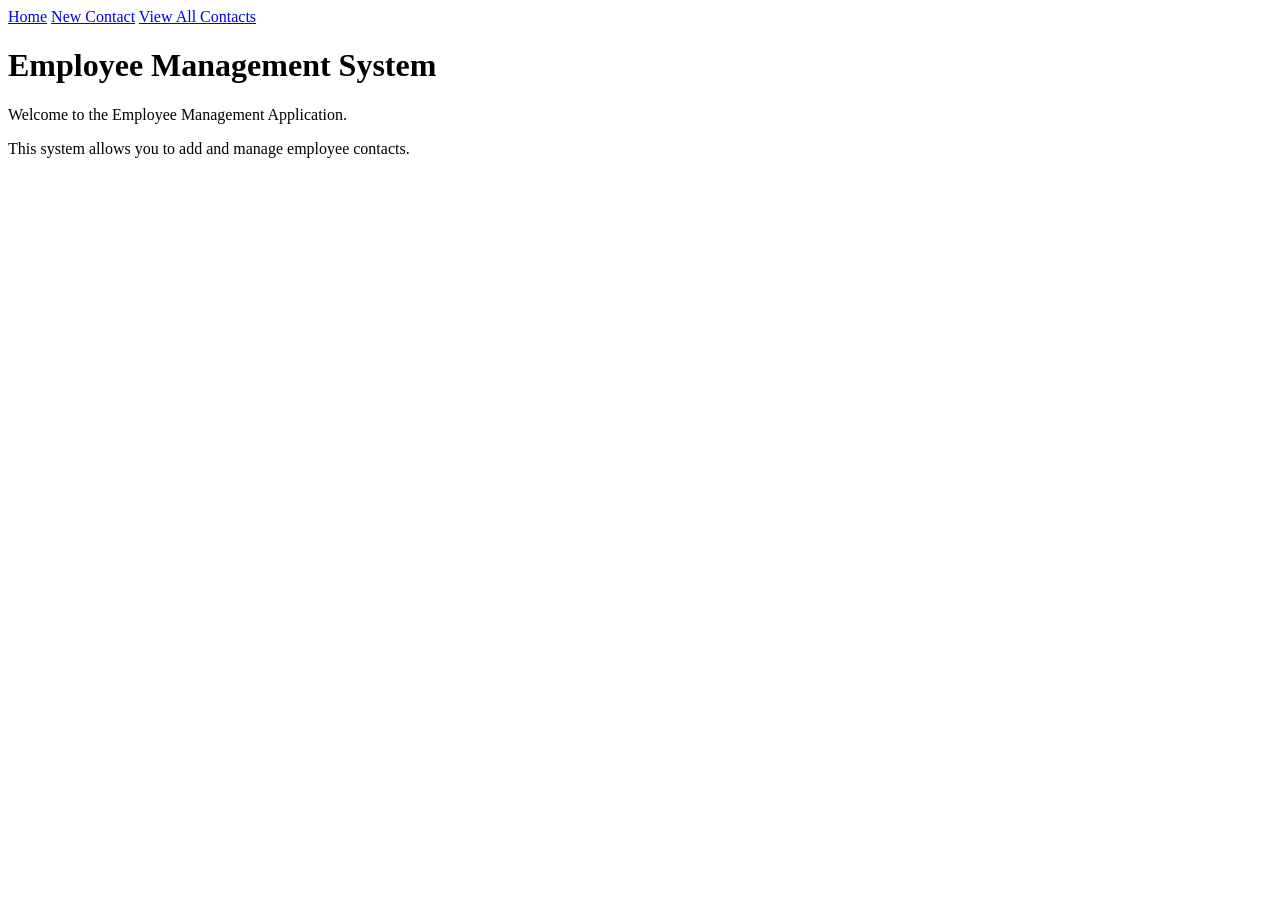
==== index.html @ 3f2d820b "added new contact page" ====
<!DOCTYPE html>
<html lang="en">
<head>
    <meta charset="UTF-8">
    <meta name="viewport" content="width=device-width, initial-scale=1.0">
    <link rel="stylesheet" href="style.css">
    <title>Employee Management System</title>
</head>
<body>
    <nav>
        <a href="index.html">Home</a>
        <a href="new-contact.html">New Contact</a>
        <a href="view-contact.html">View All Contacts</a>
    </nav>
    <h1>Employee Management System</h1>

<p>Welcome to the Employee Management Application.</p>

<p>This system allows you to add and manage employee contacts.</p>

<script src="main.js"></script>
</body>
</html>
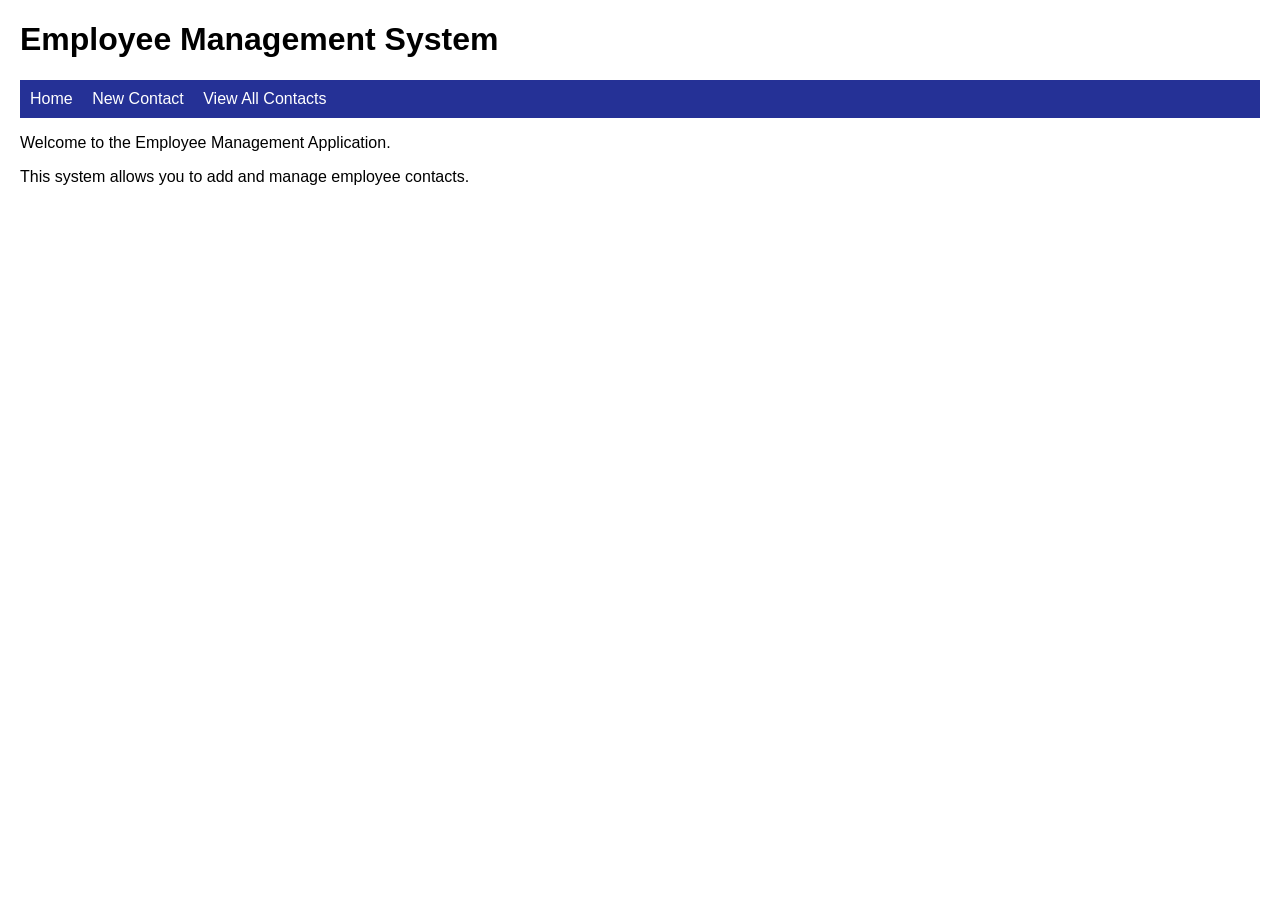
==== commit c637a7e2: "Update UI and functionality for employee management app" ====
--- a/index.html
+++ b/index.html
@@ -7,12 +7,13 @@
     <title>Employee Management System</title>
 </head>
 <body>
+    <h1>Employee Management System</h1>
     <nav>
         <a href="index.html">Home</a>
         <a href="new-contact.html">New Contact</a>
         <a href="view-contact.html">View All Contacts</a>
     </nav>
-    <h1>Employee Management System</h1>
+    
 
 <p>Welcome to the Employee Management Application.</p>
 
--- a/style.css
+++ b/style.css
@@ -0,0 +1,51 @@
+body {
+font-family: Arial;
+margin: 20px;
+}
+
+nav {
+background-color: #253196;
+padding: 10px;
+}
+
+nav a {
+color: white;
+margin-right: 15px;
+text-decoration: none;
+}
+
+nav a:hover {
+text-decoration: underline;
+}
+
+form {
+max-width: 400px;
+}
+
+input {
+display: block;
+width: 100%;
+padding: 8px;
+margin: 10px 0;
+}
+
+button {
+padding: 8px 12px;
+background-color: blue;
+color: white;
+border: none;
+cursor: pointer;
+}
+
+table {
+border-collapse: collapse;
+width: 100%;
+}
+
+table, th, td {
+border: 1px solid black;
+}
+
+th, td {
+padding: 10px;
+}
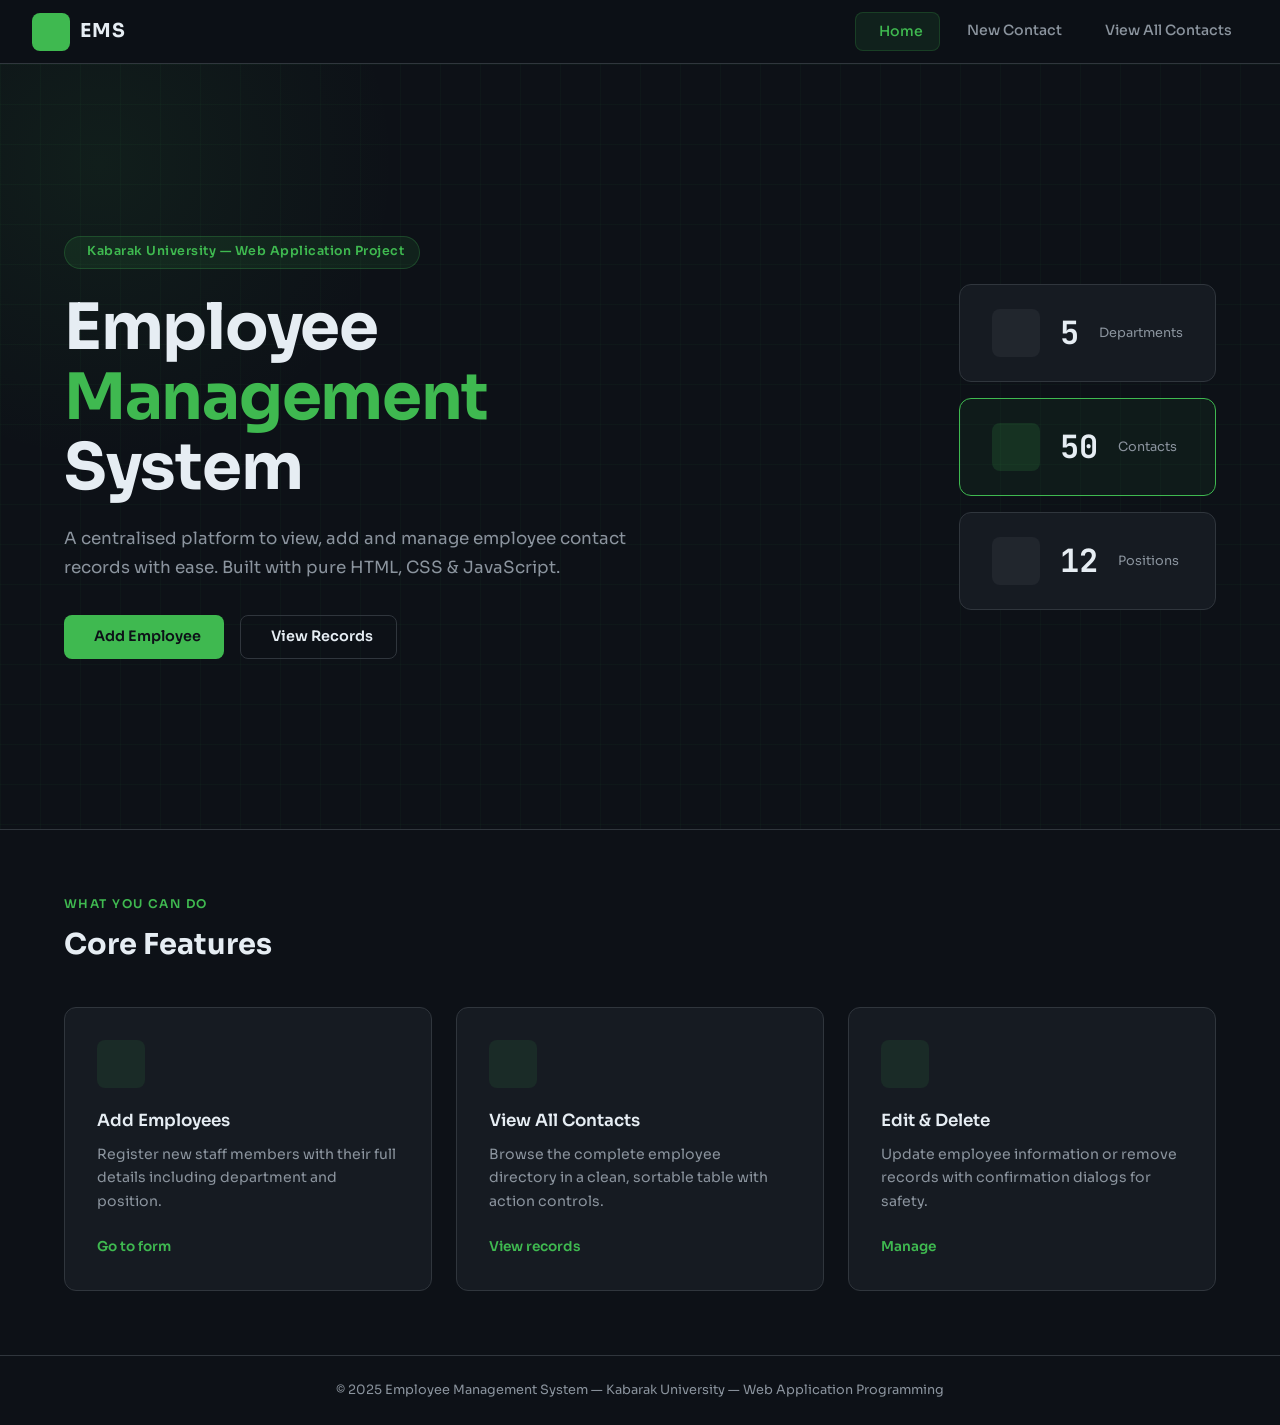
==== commit dc523f50: "proper styling for all pages" ====
--- a/index.html
+++ b/index.html
@@ -1,24 +1,88 @@
 <!DOCTYPE html>
 <html lang="en">
 <head>
-    <meta charset="UTF-8">
-    <meta name="viewport" content="width=device-width, initial-scale=1.0">
-    <link rel="stylesheet" href="style.css">
-    <title>Employee Management System</title>
+  <meta charset="UTF-8"/>
+  <meta name="viewport" content="width=device-width, initial-scale=1.0"/>
+  <title>Employee Management System</title>
+  <link rel="stylesheet" href="style.css"/>
+  <link href="https://fonts.googleapis.com/css2?family=Sora:wght@300;400;600;700&family=JetBrains+Mono:wght@400;600&display=swap" rel="stylesheet"/>
+  <!--link rel="stylesheet" href="https://cdnjs.cloudflare.com/ajax/libs/font-awesome/6.5.0/css/all.min.css"/-->
 </head>
 <body>
-    <h1>Employee Management System</h1>
-    <nav>
-        <a href="index.html">Home</a>
-        <a href="new-contact.html">New Contact</a>
-        <a href="view-contact.html">View All Contacts</a>
-    </nav>
-    
 
-<p>Welcome to the Employee Management Application.</p>
+  <!-- NAV -->
+  <nav class="navbar">
+    <div class="nav-brand">
+      <span class="brand-icon"><i class="fa-solid fa-building-user"></i></span>
+      <span class="brand-text">EMS</span>
+    </div>
+    <ul class="nav-links">
+      <li><a href="index.html" class="active"><i class="fa-solid fa-house"></i> Home</a></li>
+      <li><a href="new-contact.html"><i class="fa-solid fa-user-plus"></i> New Contact</a></li>
+      <li><a href="view-contacts.html"><i class="fa-solid fa-users"></i> View All Contacts</a></li>
+    </ul>
+  </nav>
 
-<p>This system allows you to add and manage employee contacts.</p>
+  <!-- HERO -->
+  <section class="hero">
+    <div class="hero-bg-grid"></div>
+    <div class="hero-content">
+      <div class="hero-badge"><i class="fa-solid fa-shield-halved"></i> Kabarak University &mdash; Web Application Project</div>
+      <h1 class="hero-title">Employee<br/><span class="accent">Management</span><br/>System</h1>
+      <p class="hero-sub">A centralised platform to view, add and manage employee contact records with ease. Built with pure HTML, CSS &amp; JavaScript.</p>
+      <div class="hero-actions">
+        <a href="new-contact.html" class="btn btn-primary"><i class="fa-solid fa-user-plus"></i> Add Employee</a>
+        <a href="view-contacts.html" class="btn btn-outline"><i class="fa-solid fa-table-list"></i> View Records</a>
+      </div>
+    </div>
+    <div class="hero-visual">
+      <div class="stat-card">
+        <span class="stat-icon"><i class="fa-solid fa-briefcase"></i></span>
+        <span class="stat-num">5</span>
+        <span class="stat-label">Departments</span>
+      </div>
+      <div class="stat-card featured">
+        <span class="stat-icon"><i class="fa-solid fa-users"></i></span>
+        <span class="stat-num">50</span>
+        <span class="stat-label">Contacts</span>
+      </div>
+      <div class="stat-card">
+        <span class="stat-icon"><i class="fa-solid fa-id-badge"></i></span>
+        <span class="stat-num">12</span>
+        <span class="stat-label">Positions</span>
+      </div>
+    </div>
+  </section>
 
-<script src="main.js"></script>
+  <!-- FEATURES -->
+  <section class="features">
+    <div class="section-label">What you can do</div>
+    <h2 class="section-title">Core Features</h2>
+    <div class="features-grid">
+      <div class="feature-card">
+        <div class="feature-icon"><i class="fa-solid fa-user-plus"></i></div>
+        <h3>Add Employees</h3>
+        <p>Register new staff members with their full details including department and position.</p>
+        <a href="new-contact.html" class="feature-link">Go to form <i class="fa-solid fa-arrow-right"></i></a>
+      </div>
+      <div class="feature-card">
+        <div class="feature-icon"><i class="fa-solid fa-table-list"></i></div>
+        <h3>View All Contacts</h3>
+        <p>Browse the complete employee directory in a clean, sortable table with action controls.</p>
+        <a href="view-contacts.html" class="feature-link">View records <i class="fa-solid fa-arrow-right"></i></a>
+      </div>
+      <div class="feature-card">
+        <div class="feature-icon"><i class="fa-solid fa-pen-to-square"></i></div>
+        <h3>Edit &amp; Delete</h3>
+        <p>Update employee information or remove records with confirmation dialogs for safety.</p>
+        <a href="view-contacts.html" class="feature-link">Manage <i class="fa-solid fa-arrow-right"></i></a>
+      </div>
+    </div>
+  </section>
+
+  <footer class="footer">
+    <p>&copy; 2025 Employee Management System &mdash; Kabarak University &mdash; Web Application Programming</p>
+  </footer>
+
 </body>
-</html>+</html>
--- a/style.css
+++ b/style.css
@@ -1,51 +1,830 @@
+/* ============================================
+   EMS — Employee Management System
+   styles.css
+   Kabarak University — Web App Programming
+   ============================================ */
+
+/* ---- CSS VARIABLES ---- */
+:root {
+  --bg:         #0d1117;
+  --bg-2:       #161b22;
+  --bg-3:       #21262d;
+  --border:     #30363d;
+  --text:       #e6edf3;
+  --text-muted: #8b949e;
+  --accent:     #3fb950;        /* green */
+  --accent-2:   #58a6ff;        /* blue  */
+  --danger:     #f85149;
+  --warning:    #d29922;
+  --radius:     12px;
+  --radius-sm:  8px;
+  --shadow:     0 8px 32px rgba(0,0,0,0.4);
+  --font:       'Sora', sans-serif;
+  --mono:       'JetBrains Mono', monospace;
+}
+
+/* ---- RESET ---- */
+*, *::before, *::after { box-sizing: border-box; margin: 0; padding: 0; }
+html { scroll-behavior: smooth; }
 body {
-font-family: Arial;
-margin: 20px;
-}
-
-nav {
-background-color: #253196;
-padding: 10px;
-}
-
-nav a {
-color: white;
-margin-right: 15px;
-text-decoration: none;
-}
-
-nav a:hover {
-text-decoration: underline;
-}
-
-form {
-max-width: 400px;
-}
-
-input {
-display: block;
-width: 100%;
-padding: 8px;
-margin: 10px 0;
-}
-
-button {
-padding: 8px 12px;
-background-color: blue;
-color: white;
-border: none;
-cursor: pointer;
-}
-
-table {
-border-collapse: collapse;
-width: 100%;
-}
-
-table, th, td {
-border: 1px solid black;
-}
-
-th, td {
-padding: 10px;
-}+  font-family: var(--font);
+  background: var(--bg);
+  color: var(--text);
+  min-height: 100vh;
+  display: flex;
+  flex-direction: column;
+  line-height: 1.6;
+}
+a { text-decoration: none; color: inherit; }
+ul { list-style: none; }
+input, select, button { font-family: var(--font); }
+
+/* ---- SCROLLBAR ---- */
+::-webkit-scrollbar { width: 6px; height: 6px; }
+::-webkit-scrollbar-track { background: var(--bg-2); }
+::-webkit-scrollbar-thumb { background: var(--border); border-radius: 3px; }
+
+/* ============================================
+   NAVBAR
+   ============================================ */
+.navbar {
+  position: sticky;
+  top: 0;
+  z-index: 100;
+  background: rgba(13, 17, 23, 0.85);
+  backdrop-filter: blur(12px);
+  border-bottom: 1px solid var(--border);
+  display: flex;
+  align-items: center;
+  justify-content: space-between;
+  padding: 0 2rem;
+  height: 64px;
+}
+
+.nav-brand {
+  display: flex;
+  align-items: center;
+  gap: 10px;
+  font-weight: 700;
+  font-size: 1.2rem;
+  letter-spacing: 0.04em;
+}
+
+.brand-icon {
+  width: 38px; height: 38px;
+  background: var(--accent);
+  color: var(--bg);
+  border-radius: var(--radius-sm);
+  display: grid; place-items: center;
+  font-size: 1rem;
+}
+
+.nav-links {
+  display: flex;
+  gap: 0.25rem;
+}
+
+.nav-links a {
+  display: flex;
+  align-items: center;
+  gap: 7px;
+  padding: 0.45rem 1rem;
+  border-radius: var(--radius-sm);
+  font-size: 0.88rem;
+  font-weight: 500;
+  color: var(--text-muted);
+  transition: color 0.2s, background 0.2s;
+}
+
+.nav-links a:hover {
+  color: var(--text);
+  background: var(--bg-3);
+}
+
+.nav-links a.active {
+  color: var(--accent);
+  background: rgba(63, 185, 80, 0.1);
+  border: 1px solid rgba(63, 185, 80, 0.2);
+}
+
+/* ============================================
+   BUTTONS
+   ============================================ */
+.btn {
+  display: inline-flex;
+  align-items: center;
+  gap: 8px;
+  padding: 0.6rem 1.4rem;
+  border-radius: var(--radius-sm);
+  font-size: 0.9rem;
+  font-weight: 600;
+  cursor: pointer;
+  border: none;
+  transition: all 0.2s;
+  text-decoration: none;
+}
+
+.btn-primary {
+  background: var(--accent);
+  color: #0d1117;
+}
+.btn-primary:hover { background: #56d364; transform: translateY(-1px); box-shadow: 0 4px 16px rgba(63,185,80,0.3); }
+
+.btn-outline {
+  background: transparent;
+  color: var(--text);
+  border: 1px solid var(--border);
+}
+.btn-outline:hover { border-color: var(--accent); color: var(--accent); }
+
+.btn-ghost {
+  background: var(--bg-3);
+  color: var(--text-muted);
+  border: 1px solid var(--border);
+}
+.btn-ghost:hover { color: var(--text); }
+
+.btn-sm { padding: 0.4rem 0.9rem; font-size: 0.82rem; }
+
+/* ============================================
+   HERO — index.html
+   ============================================ */
+.hero {
+  flex: 1;
+  position: relative;
+  display: flex;
+  align-items: center;
+  justify-content: space-between;
+  gap: 3rem;
+  padding: 5rem 4rem;
+  overflow: hidden;
+  min-height: 85vh;
+}
+
+.hero-bg-grid {
+  position: absolute;
+  inset: 0;
+  background-image:
+    linear-gradient(rgba(63,185,80,0.04) 1px, transparent 1px),
+    linear-gradient(90deg, rgba(63,185,80,0.04) 1px, transparent 1px);
+  background-size: 40px 40px;
+  pointer-events: none;
+}
+
+.hero::before {
+  content: '';
+  position: absolute;
+  top: -200px; left: -200px;
+  width: 600px; height: 600px;
+  background: radial-gradient(circle, rgba(63,185,80,0.08) 0%, transparent 70%);
+  pointer-events: none;
+}
+
+.hero-content {
+  max-width: 580px;
+  animation: fadeUp 0.7s ease both;
+}
+
+.hero-badge {
+  display: inline-flex;
+  align-items: center;
+  gap: 8px;
+  background: rgba(63,185,80,0.1);
+  border: 1px solid rgba(63,185,80,0.25);
+  color: var(--accent);
+  font-size: 0.78rem;
+  font-weight: 600;
+  padding: 0.35rem 0.9rem;
+  border-radius: 99px;
+  margin-bottom: 1.5rem;
+  letter-spacing: 0.04em;
+}
+
+.hero-title {
+  font-size: clamp(2.5rem, 5vw, 4rem);
+  font-weight: 700;
+  line-height: 1.1;
+  margin-bottom: 1.25rem;
+  letter-spacing: -0.02em;
+}
+
+.hero-title .accent { color: var(--accent); }
+
+.hero-sub {
+  color: var(--text-muted);
+  font-size: 1.05rem;
+  line-height: 1.75;
+  margin-bottom: 2rem;
+}
+
+.hero-actions {
+  display: flex;
+  gap: 1rem;
+  flex-wrap: wrap;
+}
+
+/* Stat cards */
+.hero-visual {
+  display: flex;
+  flex-direction: column;
+  gap: 1rem;
+  animation: fadeUp 0.7s 0.15s ease both;
+}
+
+.stat-card {
+  background: var(--bg-2);
+  border: 1px solid var(--border);
+  border-radius: var(--radius);
+  padding: 1.5rem 2rem;
+  display: flex;
+  align-items: center;
+  gap: 1.25rem;
+  min-width: 220px;
+  transition: border-color 0.2s, transform 0.2s;
+}
+
+.stat-card:hover { border-color: var(--accent); transform: translateX(-4px); }
+
+.stat-card.featured {
+  border-color: var(--accent);
+  background: rgba(63,185,80,0.06);
+}
+
+.stat-icon {
+  width: 48px; height: 48px;
+  background: var(--bg-3);
+  border-radius: var(--radius-sm);
+  display: grid; place-items: center;
+  font-size: 1.2rem;
+  color: var(--accent);
+}
+
+.stat-card.featured .stat-icon {
+  background: rgba(63,185,80,0.15);
+}
+
+.stat-num {
+  font-size: 2rem;
+  font-weight: 700;
+  font-family: var(--mono);
+  color: var(--text);
+  line-height: 1;
+  display: block;
+}
+
+.stat-label {
+  font-size: 0.8rem;
+  color: var(--text-muted);
+  display: block;
+  margin-top: 2px;
+}
+
+/* ============================================
+   FEATURES SECTION — index.html
+   ============================================ */
+.features {
+  padding: 4rem;
+  border-top: 1px solid var(--border);
+}
+
+.section-label {
+  font-size: 0.75rem;
+  font-weight: 600;
+  text-transform: uppercase;
+  letter-spacing: 0.12em;
+  color: var(--accent);
+  margin-bottom: 0.5rem;
+}
+
+.section-title {
+  font-size: 1.8rem;
+  font-weight: 700;
+  margin-bottom: 2.5rem;
+}
+
+.features-grid {
+  display: grid;
+  grid-template-columns: repeat(auto-fit, minmax(260px, 1fr));
+  gap: 1.5rem;
+}
+
+.feature-card {
+  background: var(--bg-2);
+  border: 1px solid var(--border);
+  border-radius: var(--radius);
+  padding: 2rem;
+  transition: border-color 0.2s, transform 0.2s;
+}
+
+.feature-card:hover { border-color: var(--accent); transform: translateY(-4px); }
+
+.feature-icon {
+  width: 48px; height: 48px;
+  background: rgba(63,185,80,0.1);
+  color: var(--accent);
+  border-radius: var(--radius-sm);
+  display: grid; place-items: center;
+  font-size: 1.2rem;
+  margin-bottom: 1.25rem;
+}
+
+.feature-card h3 { font-size: 1.05rem; font-weight: 600; margin-bottom: 0.5rem; }
+.feature-card p { color: var(--text-muted); font-size: 0.88rem; line-height: 1.65; margin-bottom: 1.25rem; }
+
+.feature-link {
+  font-size: 0.85rem;
+  font-weight: 600;
+  color: var(--accent);
+  display: inline-flex;
+  align-items: center;
+  gap: 6px;
+  transition: gap 0.2s;
+}
+.feature-link:hover { gap: 10px; }
+
+/* ============================================
+   PAGE HEADER — inner pages
+   ============================================ */
+.page-header {
+  background: var(--bg-2);
+  border-bottom: 1px solid var(--border);
+  padding: 2.5rem 4rem;
+}
+
+.page-breadcrumb {
+  font-size: 0.8rem;
+  color: var(--text-muted);
+  margin-bottom: 0.5rem;
+}
+.page-breadcrumb a { color: var(--accent); }
+.page-breadcrumb a:hover { text-decoration: underline; }
+
+.page-title {
+  font-size: 1.8rem;
+  font-weight: 700;
+  display: flex;
+  align-items: center;
+  gap: 0.6rem;
+  margin-bottom: 0.4rem;
+}
+
+.page-title i { color: var(--accent); }
+
+.page-sub { color: var(--text-muted); font-size: 0.9rem; }
+
+/* ============================================
+   FORM PAGE
+   ============================================ */
+.form-section {
+  flex: 1;
+  padding: 3rem 4rem;
+}
+
+.form-wrapper { max-width: 780px; }
+
+.form-card {
+  background: var(--bg-2);
+  border: 1px solid var(--border);
+  border-radius: var(--radius);
+  overflow: hidden;
+  animation: fadeUp 0.5s ease both;
+}
+
+.form-card-header {
+  padding: 1rem 1.75rem;
+  background: var(--bg-3);
+  border-bottom: 1px solid var(--border);
+  display: flex;
+  align-items: center;
+  justify-content: space-between;
+  font-weight: 600;
+  font-size: 0.95rem;
+}
+
+.form-card-header i { color: var(--accent); }
+
+.form-step {
+  font-size: 0.78rem;
+  color: var(--text-muted);
+  background: var(--bg-2);
+  padding: 0.2rem 0.7rem;
+  border-radius: 99px;
+  border: 1px solid var(--border);
+}
+
+.form-body { padding: 2rem 1.75rem; }
+
+.form-row { margin-bottom: 1.25rem; }
+.form-row.two-col {
+  display: grid;
+  grid-template-columns: 1fr 1fr;
+  gap: 1.25rem;
+}
+
+.form-group { display: flex; flex-direction: column; gap: 0.4rem; }
+
+.form-group label {
+  font-size: 0.82rem;
+  font-weight: 600;
+  color: var(--text-muted);
+  display: flex;
+  align-items: center;
+  gap: 6px;
+}
+.form-group label i { color: var(--accent); font-size: 0.75rem; }
+
+.form-group input,
+.form-group select {
+  background: var(--bg);
+  border: 1px solid var(--border);
+  border-radius: var(--radius-sm);
+  color: var(--text);
+  padding: 0.65rem 1rem;
+  font-size: 0.9rem;
+  transition: border-color 0.2s, box-shadow 0.2s;
+  outline: none;
+}
+
+.form-group input:focus,
+.form-group select:focus {
+  border-color: var(--accent);
+  box-shadow: 0 0 0 3px rgba(63,185,80,0.12);
+}
+
+.form-group input::placeholder { color: var(--border); }
+
+.form-group select option {
+  background: var(--bg-2);
+  color: var(--text);
+}
+
+/* Radio group */
+.radio-group {
+  display: flex;
+  gap: 1.5rem;
+  align-items: center;
+  padding: 0.65rem 1rem;
+  background: var(--bg);
+  border: 1px solid var(--border);
+  border-radius: var(--radius-sm);
+}
+
+.radio-label {
+  display: flex;
+  align-items: center;
+  gap: 7px;
+  cursor: pointer;
+  font-size: 0.9rem;
+  color: var(--text);
+  font-weight: normal;
+}
+
+.radio-label input[type="radio"] {
+  accent-color: var(--accent);
+  width: 16px; height: 16px;
+  padding: 0;
+  border: none;
+  background: none;
+  box-shadow: none;
+}
+
+.form-actions {
+  display: flex;
+  justify-content: flex-end;
+  gap: 1rem;
+  margin-top: 2rem;
+  padding-top: 1.5rem;
+  border-top: 1px solid var(--border);
+}
+
+/* Toast */
+.toast {
+  position: fixed;
+  bottom: 2rem; right: 2rem;
+  background: var(--accent);
+  color: #0d1117;
+  padding: 0.8rem 1.5rem;
+  border-radius: var(--radius-sm);
+  font-weight: 600;
+  font-size: 0.9rem;
+  display: flex;
+  align-items: center;
+  gap: 8px;
+  opacity: 0;
+  transform: translateY(20px);
+  transition: opacity 0.3s, transform 0.3s;
+  pointer-events: none;
+  z-index: 200;
+}
+.toast.show { opacity: 1; transform: translateY(0); }
+
+/* ============================================
+   TABLE PAGE
+   ============================================ */
+.table-section {
+  flex: 1;
+  padding: 3rem 4rem;
+}
+
+.table-wrapper {
+  background: var(--bg-2);
+  border: 1px solid var(--border);
+  border-radius: var(--radius);
+  overflow: hidden;
+  animation: fadeUp 0.5s ease both;
+}
+
+.table-toolbar {
+  display: flex;
+  align-items: center;
+  gap: 1rem;
+  padding: 1rem 1.5rem;
+  border-bottom: 1px solid var(--border);
+  background: var(--bg-3);
+  flex-wrap: wrap;
+}
+
+.badge-count {
+  background: rgba(63,185,80,0.12);
+  color: var(--accent);
+  border: 1px solid rgba(63,185,80,0.25);
+  padding: 0.25rem 0.75rem;
+  border-radius: 99px;
+  font-size: 0.8rem;
+  font-weight: 600;
+  white-space: nowrap;
+}
+
+.table-search {
+  flex: 1;
+  display: flex;
+  align-items: center;
+  gap: 8px;
+  background: var(--bg);
+  border: 1px solid var(--border);
+  border-radius: var(--radius-sm);
+  padding: 0.45rem 1rem;
+  max-width: 300px;
+}
+
+.table-search i { color: var(--text-muted); font-size: 0.85rem; }
+
+.table-search input {
+  background: none;
+  border: none;
+  outline: none;
+  color: var(--text);
+  font-size: 0.88rem;
+  width: 100%;
+}
+.table-search input::placeholder { color: var(--border); }
+
+.table-scroll { overflow-x: auto; }
+
+.emp-table {
+  width: 100%;
+  border-collapse: collapse;
+  font-size: 0.88rem;
+}
+
+.emp-table thead {
+  background: var(--bg);
+  border-bottom: 1px solid var(--border);
+}
+
+.emp-table th {
+  padding: 0.85rem 1.25rem;
+  text-align: left;
+  font-size: 0.78rem;
+  font-weight: 600;
+  text-transform: uppercase;
+  letter-spacing: 0.06em;
+  color: var(--text-muted);
+  white-space: nowrap;
+}
+.emp-table th i { margin-right: 5px; color: var(--accent); }
+
+.emp-table tbody tr {
+  border-bottom: 1px solid var(--border);
+  transition: background 0.15s;
+}
+.emp-table tbody tr:last-child { border-bottom: none; }
+.emp-table tbody tr:hover { background: var(--bg-3); }
+
+.emp-table td {
+  padding: 1rem 1.25rem;
+  vertical-align: middle;
+}
+
+.row-num {
+  font-family: var(--mono);
+  font-size: 0.78rem;
+  color: var(--text-muted);
+}
+
+.emp-name {
+  display: flex;
+  align-items: center;
+  gap: 10px;
+  font-weight: 600;
+}
+
+.avatar {
+  width: 34px; height: 34px;
+  background: linear-gradient(135deg, var(--accent), var(--accent-2));
+  border-radius: 50%;
+  display: grid;
+  place-items: center;
+  font-size: 0.7rem;
+  font-weight: 700;
+  color: #0d1117;
+  flex-shrink: 0;
+}
+
+/* Department badges */
+.dept-badge {
+  font-size: 0.72rem;
+  font-weight: 700;
+  padding: 0.2rem 0.6rem;
+  border-radius: 4px;
+  text-transform: uppercase;
+  letter-spacing: 0.06em;
+}
+.dept-badge.it  { background: rgba(88,166,255,0.15); color: var(--accent-2); }
+.dept-badge.hr  { background: rgba(210,153,34,0.15); color: var(--warning); }
+.dept-badge.fin { background: rgba(63,185,80,0.15);  color: var(--accent); }
+.dept-badge.ops { background: rgba(248,81,73,0.15);  color: var(--danger); }
+.dept-badge.mkt { background: rgba(188,140,255,0.15);color: #bc8cff; }
+
+/* Action buttons */
+.actions { display: flex; gap: 6px; align-items: center; }
+
+.btn-action {
+  display: inline-flex;
+  align-items: center;
+  gap: 5px;
+  padding: 0.3rem 0.7rem;
+  border-radius: 6px;
+  font-size: 0.78rem;
+  font-weight: 600;
+  border: 1px solid transparent;
+  cursor: pointer;
+  transition: all 0.15s;
+}
+
+.btn-action.details {
+  background: rgba(88,166,255,0.1);
+  color: var(--accent-2);
+  border-color: rgba(88,166,255,0.2);
+}
+.btn-action.details:hover { background: rgba(88,166,255,0.2); }
+
+.btn-action.edit {
+  background: rgba(210,153,34,0.1);
+  color: var(--warning);
+  border-color: rgba(210,153,34,0.2);
+}
+.btn-action.edit:hover { background: rgba(210,153,34,0.2); }
+
+.btn-action.delete {
+  background: rgba(248,81,73,0.1);
+  color: var(--danger);
+  border-color: rgba(248,81,73,0.2);
+}
+.btn-action.delete:hover { background: rgba(248,81,73,0.2); }
+
+/* ============================================
+   MODAL
+   ============================================ */
+.modal-overlay {
+  position: fixed;
+  inset: 0;
+  background: rgba(0,0,0,0.7);
+  backdrop-filter: blur(4px);
+  display: flex;
+  align-items: center;
+  justify-content: center;
+  z-index: 200;
+  opacity: 0;
+  pointer-events: none;
+  transition: opacity 0.2s;
+}
+.modal-overlay.open { opacity: 1; pointer-events: all; }
+
+.modal-card {
+  background: var(--bg-2);
+  border: 1px solid var(--border);
+  border-radius: var(--radius);
+  width: 420px;
+  max-width: 90vw;
+  padding: 2rem;
+  position: relative;
+  transform: scale(0.95);
+  transition: transform 0.2s;
+}
+.modal-overlay.open .modal-card { transform: scale(1); }
+
+.modal-close {
+  position: absolute;
+  top: 1rem; right: 1rem;
+  background: var(--bg-3);
+  border: 1px solid var(--border);
+  color: var(--text-muted);
+  width: 30px; height: 30px;
+  border-radius: 6px;
+  cursor: pointer;
+  display: grid; place-items: center;
+  transition: color 0.2s;
+}
+.modal-close:hover { color: var(--text); }
+
+.modal-header {
+  display: flex;
+  align-items: center;
+  gap: 1rem;
+  margin-bottom: 1.5rem;
+}
+
+.modal-avatar {
+  width: 56px; height: 56px;
+  background: linear-gradient(135deg, var(--accent), var(--accent-2));
+  border-radius: 50%;
+  display: grid;
+  place-items: center;
+  font-size: 1rem;
+  font-weight: 700;
+  color: #0d1117;
+  flex-shrink: 0;
+}
+
+.modal-header h3 { font-size: 1.1rem; font-weight: 700; }
+
+.modal-position {
+  font-size: 0.8rem;
+  color: var(--accent);
+  font-weight: 600;
+}
+
+.modal-body { display: flex; flex-direction: column; gap: 0.85rem; }
+
+.modal-detail {
+  display: flex;
+  align-items: center;
+  gap: 10px;
+  font-size: 0.88rem;
+  color: var(--text-muted);
+  padding: 0.65rem 1rem;
+  background: var(--bg);
+  border-radius: var(--radius-sm);
+  border: 1px solid var(--border);
+}
+.modal-detail i { color: var(--accent); width: 14px; }
+.modal-detail strong { color: var(--text); }
+.modal-detail span { color: var(--text-muted); }
+
+.modal-footer {
+  margin-top: 1.5rem;
+  display: flex;
+  justify-content: flex-end;
+}
+
+/* ============================================
+   FOOTER
+   ============================================ */
+.footer {
+  border-top: 1px solid var(--border);
+  padding: 1.5rem 4rem;
+  text-align: center;
+  color: var(--text-muted);
+  font-size: 0.8rem;
+}
+
+/* ============================================
+   ANIMATIONS
+   ============================================ */
+@keyframes fadeUp {
+  from { opacity: 0; transform: translateY(24px); }
+  to   { opacity: 1; transform: translateY(0); }
+}
+
+/* ============================================
+   RESPONSIVE
+   ============================================ */
+@media (max-width: 900px) {
+  .hero { flex-direction: column; padding: 3rem 2rem; min-height: auto; }
+  .hero-visual { flex-direction: row; flex-wrap: wrap; }
+  .stat-card { min-width: 160px; }
+  .features, .form-section, .table-section { padding: 2rem; }
+  .page-header { padding: 1.5rem 2rem; }
+  .form-row.two-col { grid-template-columns: 1fr; }
+  .footer { padding: 1.5rem 2rem; }
+}
+
+@media (max-width: 600px) {
+  .navbar { padding: 0 1rem; }
+  .nav-links a span { display: none; }
+  .hero { padding: 2rem 1.25rem; }
+  .features, .form-section, .table-section { padding: 1.5rem 1.25rem; }
+  .page-header { padding: 1.25rem; }
+  .actions { flex-direction: column; gap: 4px; }
+}
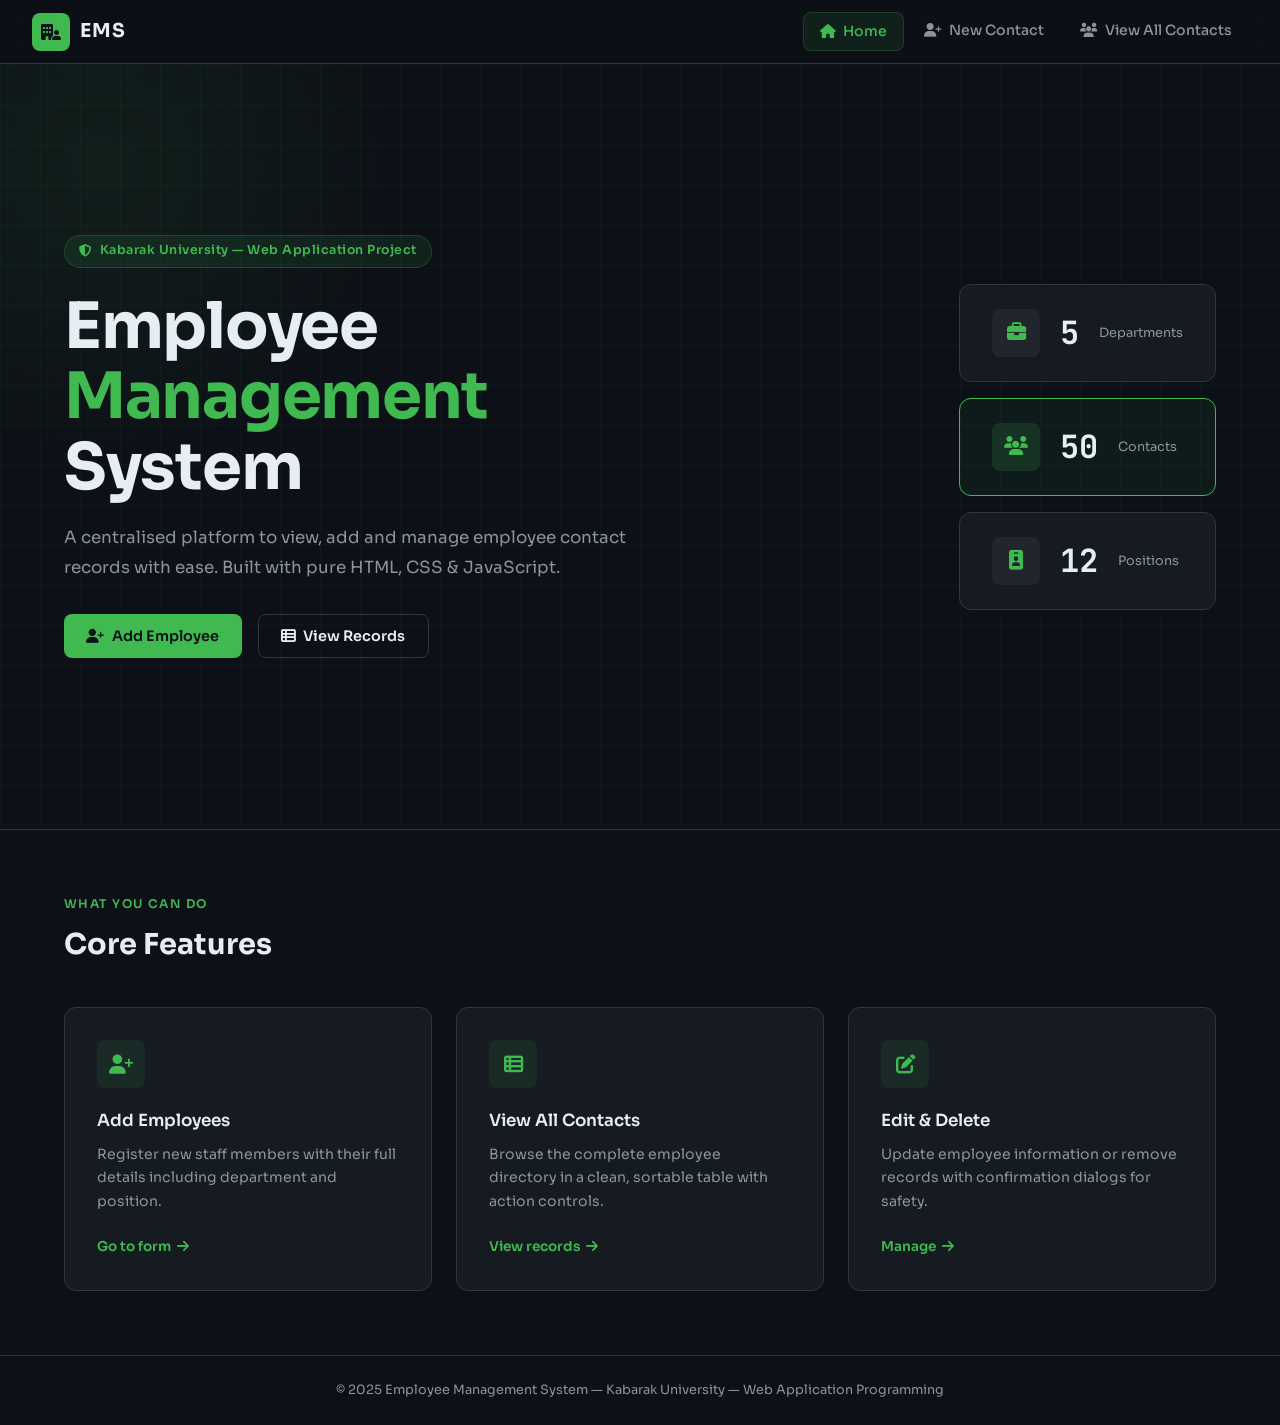
==== commit 1bea7fa7: "changed comments" ====
--- a/index.html
+++ b/index.html
@@ -6,11 +6,11 @@
   <title>Employee Management System</title>
   <link rel="stylesheet" href="style.css"/>
   <link href="https://fonts.googleapis.com/css2?family=Sora:wght@300;400;600;700&family=JetBrains+Mono:wght@400;600&display=swap" rel="stylesheet"/>
-  <!--link rel="stylesheet" href="https://cdnjs.cloudflare.com/ajax/libs/font-awesome/6.5.0/css/all.min.css"/-->
+  <link rel="stylesheet" href="https://cdnjs.cloudflare.com/ajax/libs/font-awesome/6.5.0/css/all.min.css"/>
 </head>
 <body>
 
-  <!-- NAV -->
+  
   <nav class="navbar">
     <div class="nav-brand">
       <span class="brand-icon"><i class="fa-solid fa-building-user"></i></span>
@@ -19,11 +19,11 @@
     <ul class="nav-links">
       <li><a href="index.html" class="active"><i class="fa-solid fa-house"></i> Home</a></li>
       <li><a href="new-contact.html"><i class="fa-solid fa-user-plus"></i> New Contact</a></li>
-      <li><a href="view-contacts.html"><i class="fa-solid fa-users"></i> View All Contacts</a></li>
+      <li><a href="view-contact.html"><i class="fa-solid fa-users"></i> View All Contacts</a></li>
     </ul>
   </nav>
 
-  <!-- HERO -->
+  
   <section class="hero">
     <div class="hero-bg-grid"></div>
     <div class="hero-content">
@@ -54,7 +54,7 @@
     </div>
   </section>
 
-  <!-- FEATURES -->
+  
   <section class="features">
     <div class="section-label">What you can do</div>
     <h2 class="section-title">Core Features</h2>
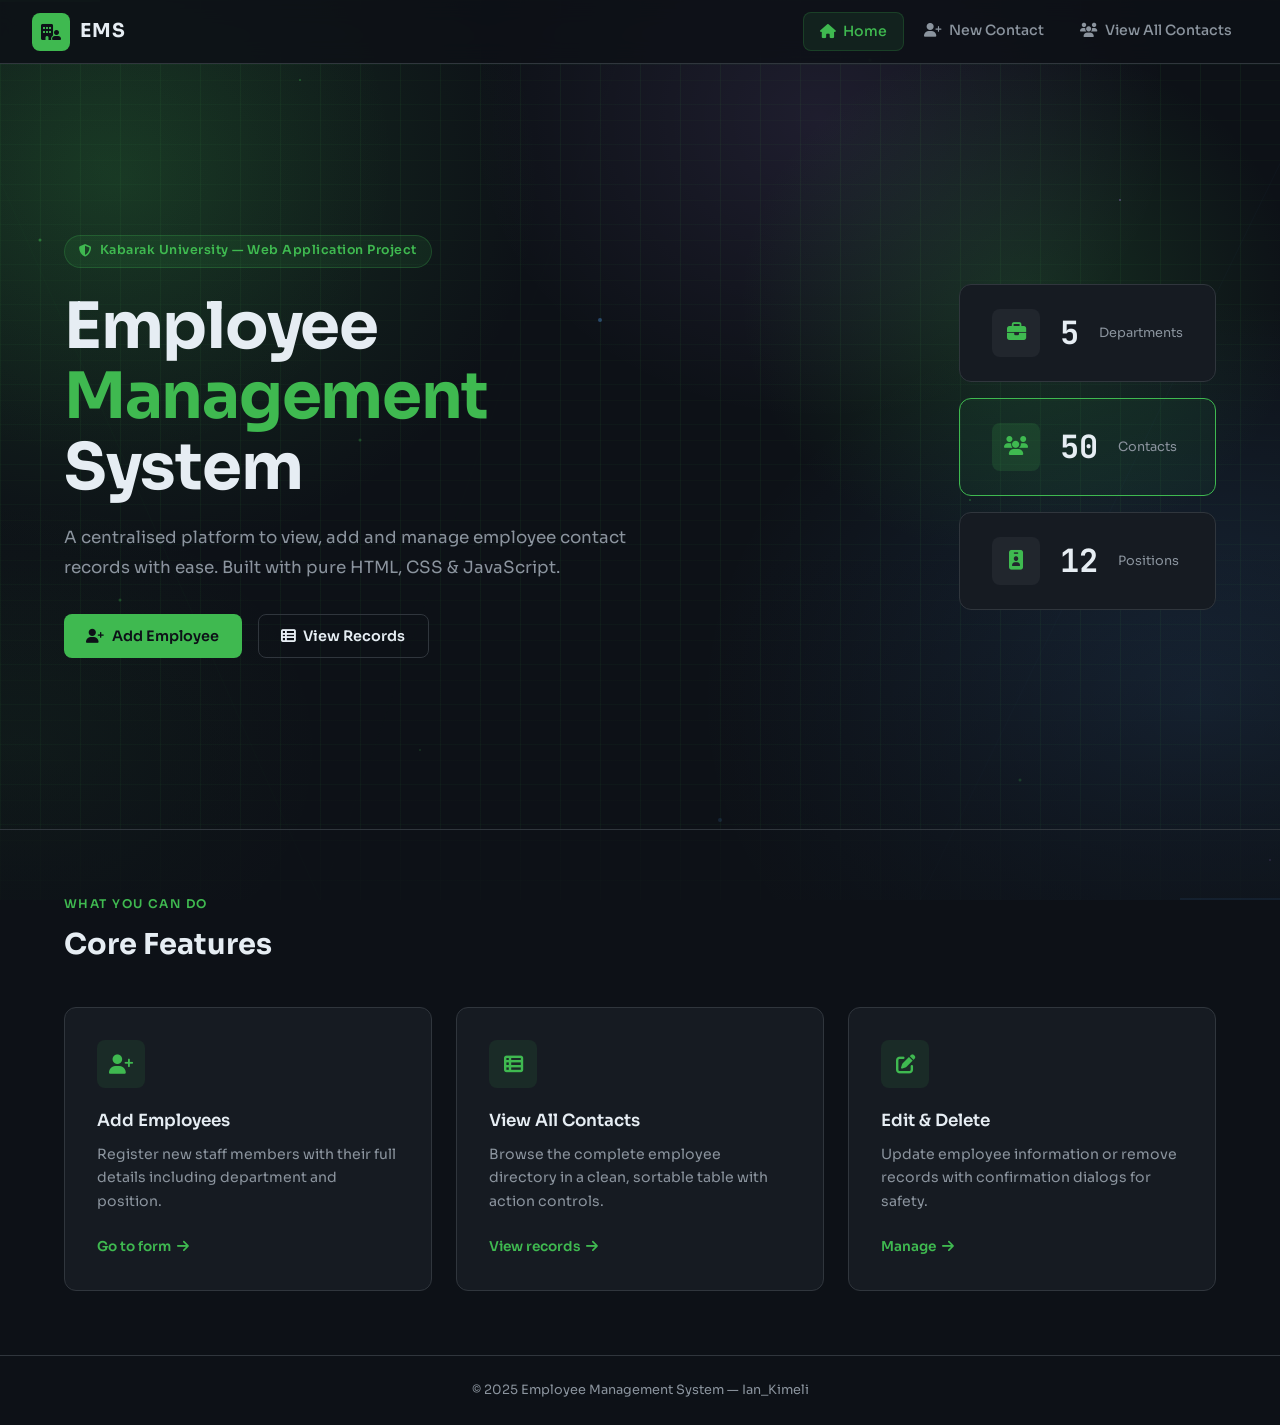
==== commit b55e2585: "edit footer" ====
--- a/index.html
+++ b/index.html
@@ -81,7 +81,7 @@
   </section>
 
   <footer class="footer">
-    <p>&copy; 2025 Employee Management System &mdash; Kabarak University &mdash; Web Application Programming</p>
+    <p>&copy; 2025 Employee Management System &mdash; Ian_Kimeli</p>
   </footer>
 
 </body>
--- a/style.css
+++ b/style.css
@@ -23,12 +23,17 @@
   --mono:       'JetBrains Mono', monospace;
 }
 
-/* ---- RESET ---- */
+
 *, *::before, *::after { box-sizing: border-box; margin: 0; padding: 0; }
 html { scroll-behavior: smooth; }
 body {
   font-family: var(--font);
-  background: var(--bg);
+  background-color: var(--bg);
+  background-image: url('images/bg-mesh.svg');
+  background-size: cover;
+  background-position: center top;
+  background-attachment: fixed;
+  background-repeat: no-repeat;
   color: var(--text);
   min-height: 100vh;
   display: flex;
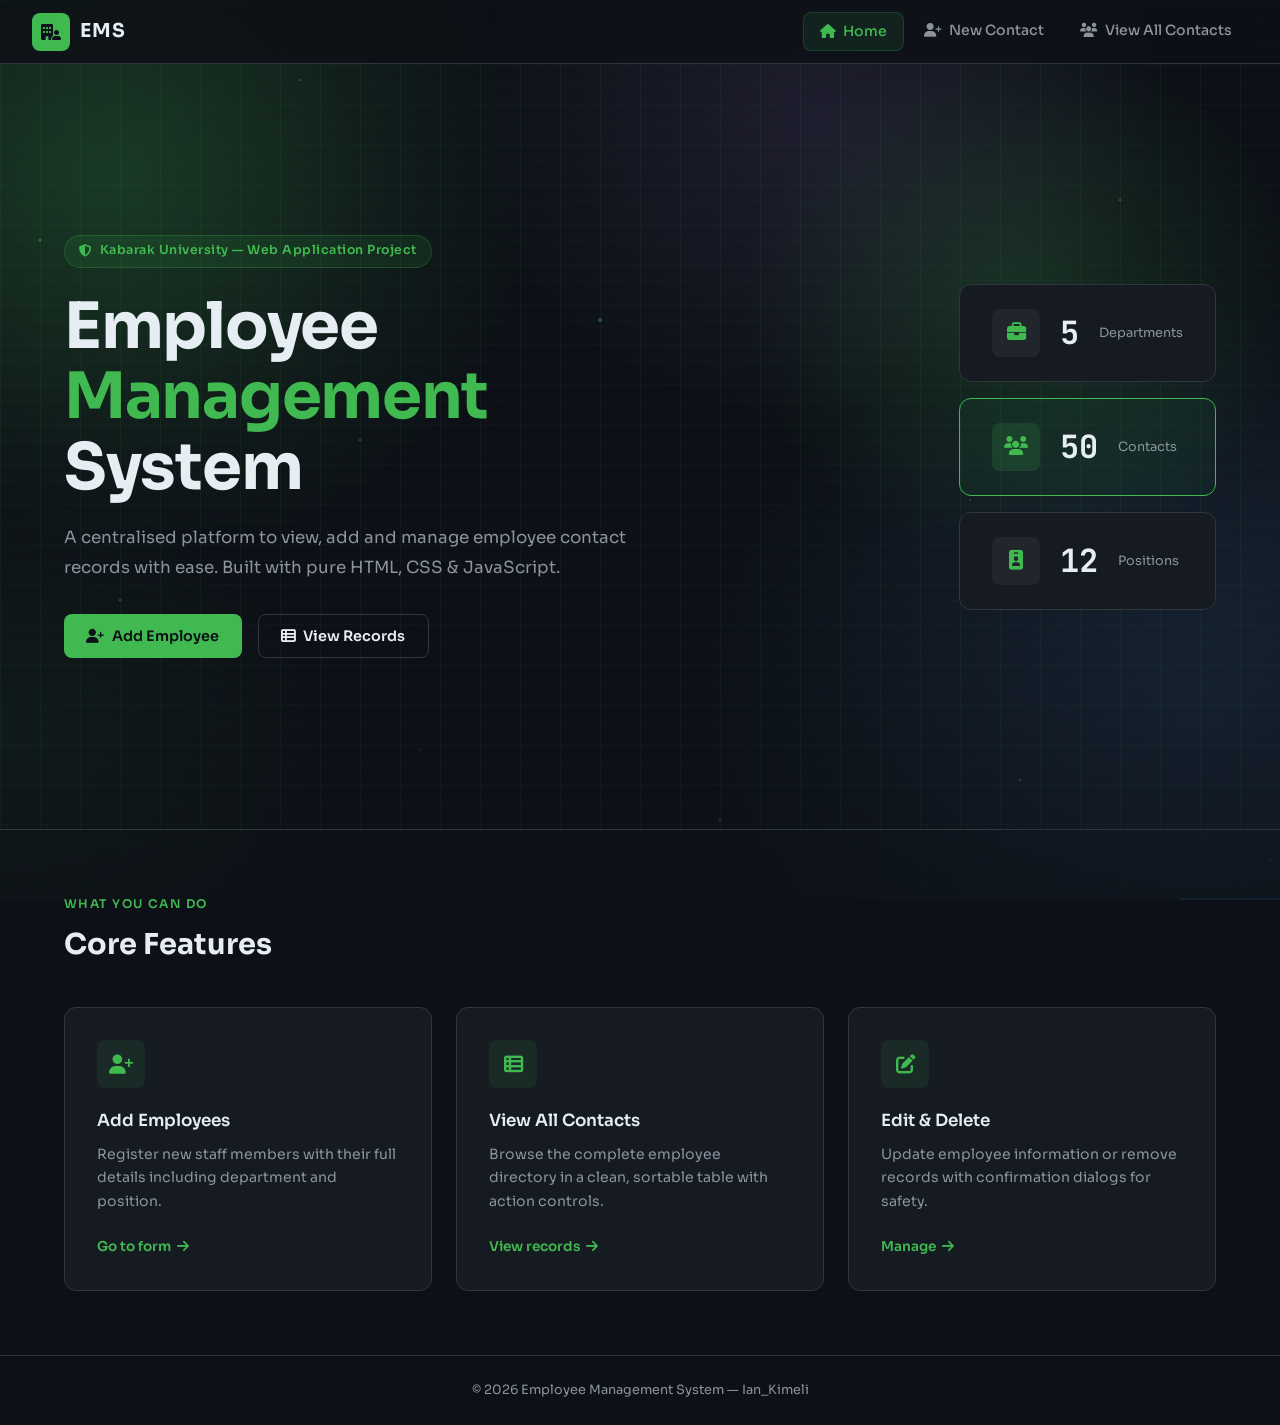
==== commit 6264eaac: "final touches on html" ====
--- a/index.html
+++ b/index.html
@@ -81,7 +81,7 @@
   </section>
 
   <footer class="footer">
-    <p>&copy; 2025 Employee Management System &mdash; Ian_Kimeli</p>
+    <p>&copy; 2026 Employee Management System &mdash; Ian_Kimeli</p>
   </footer>
 
 </body>
